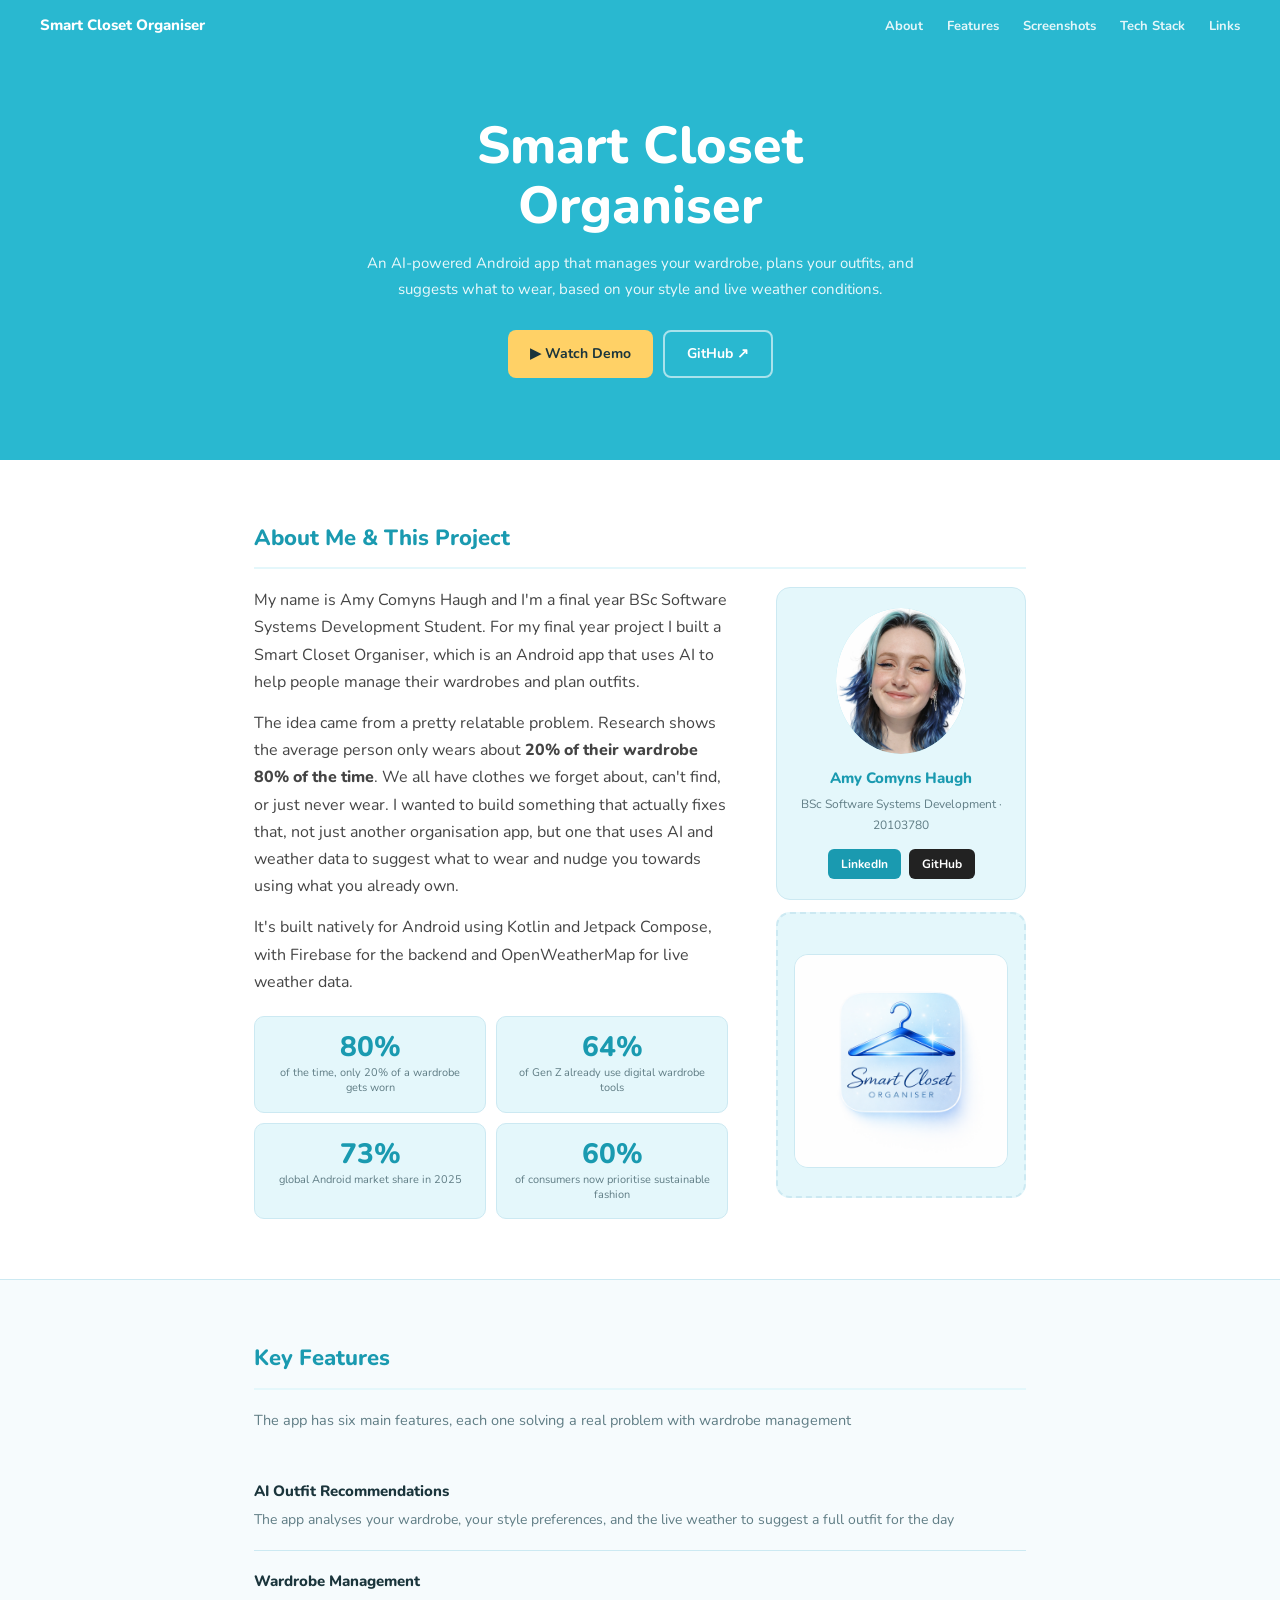
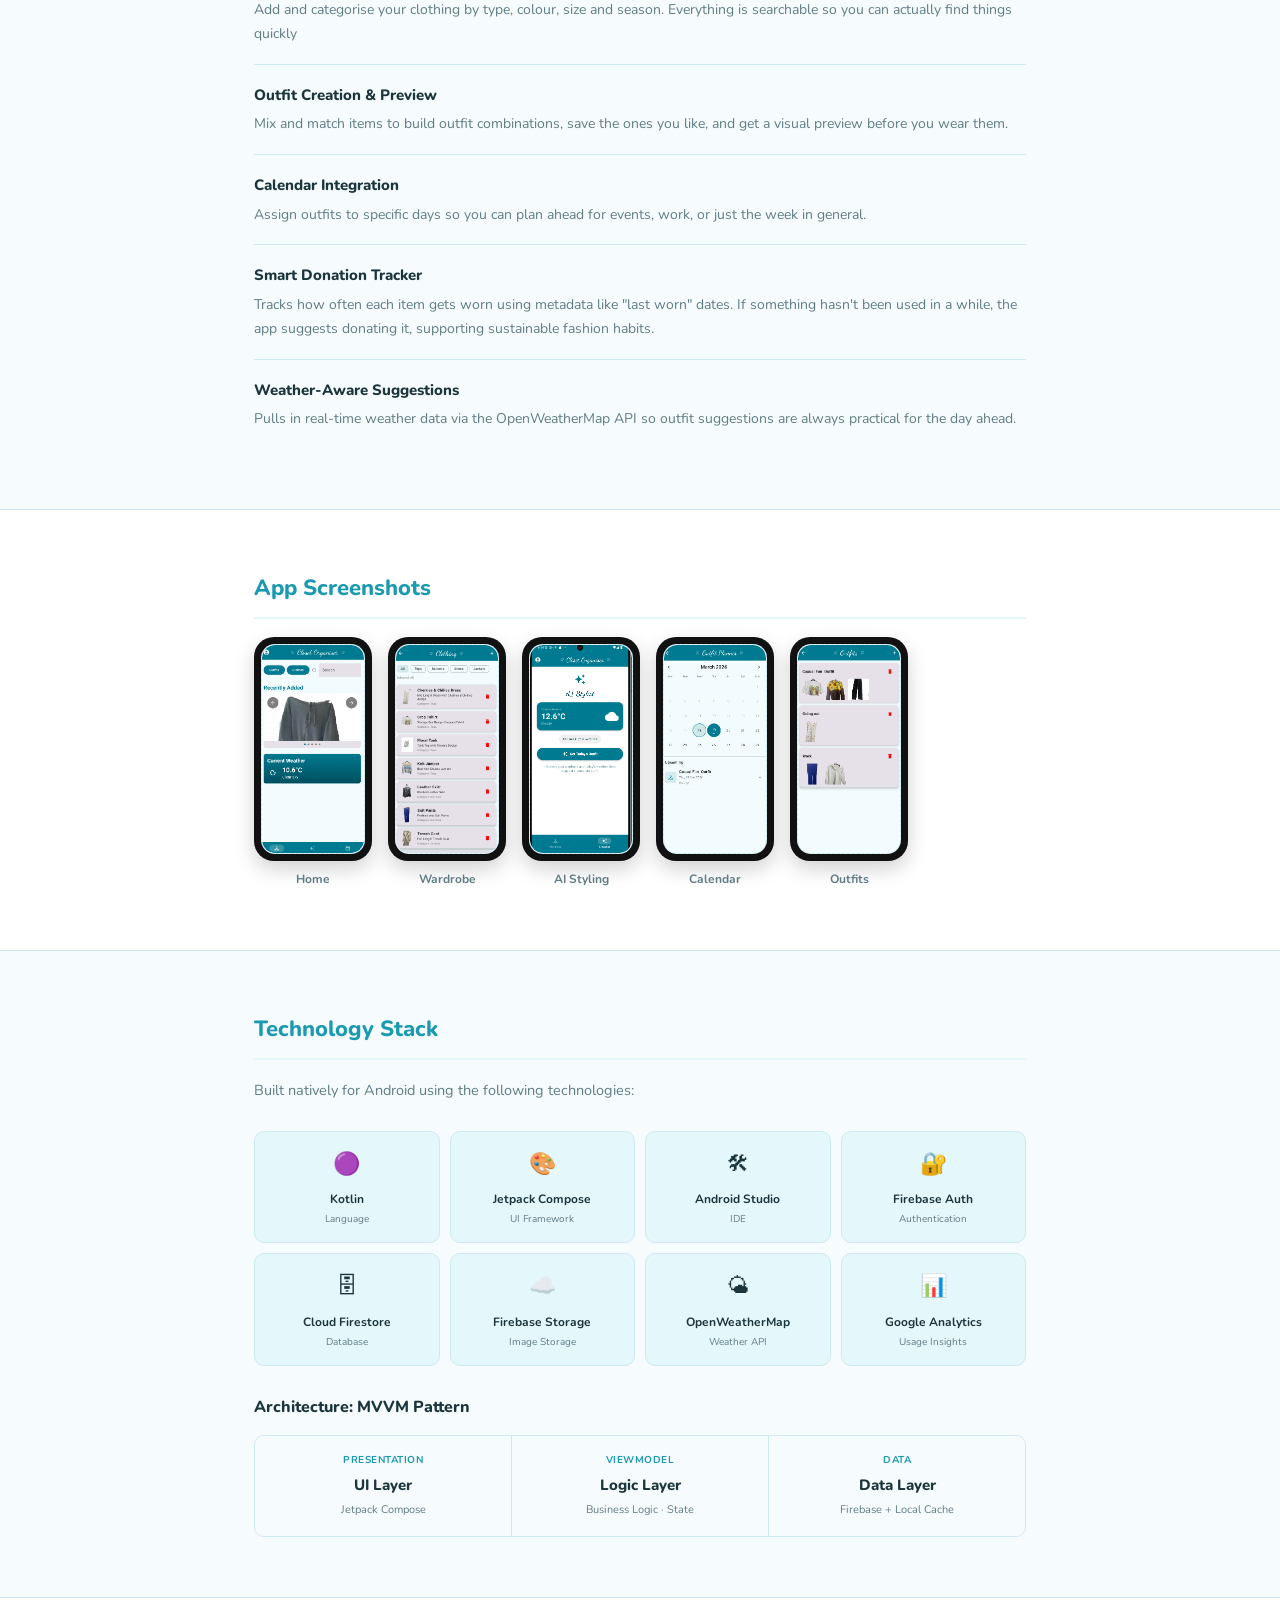
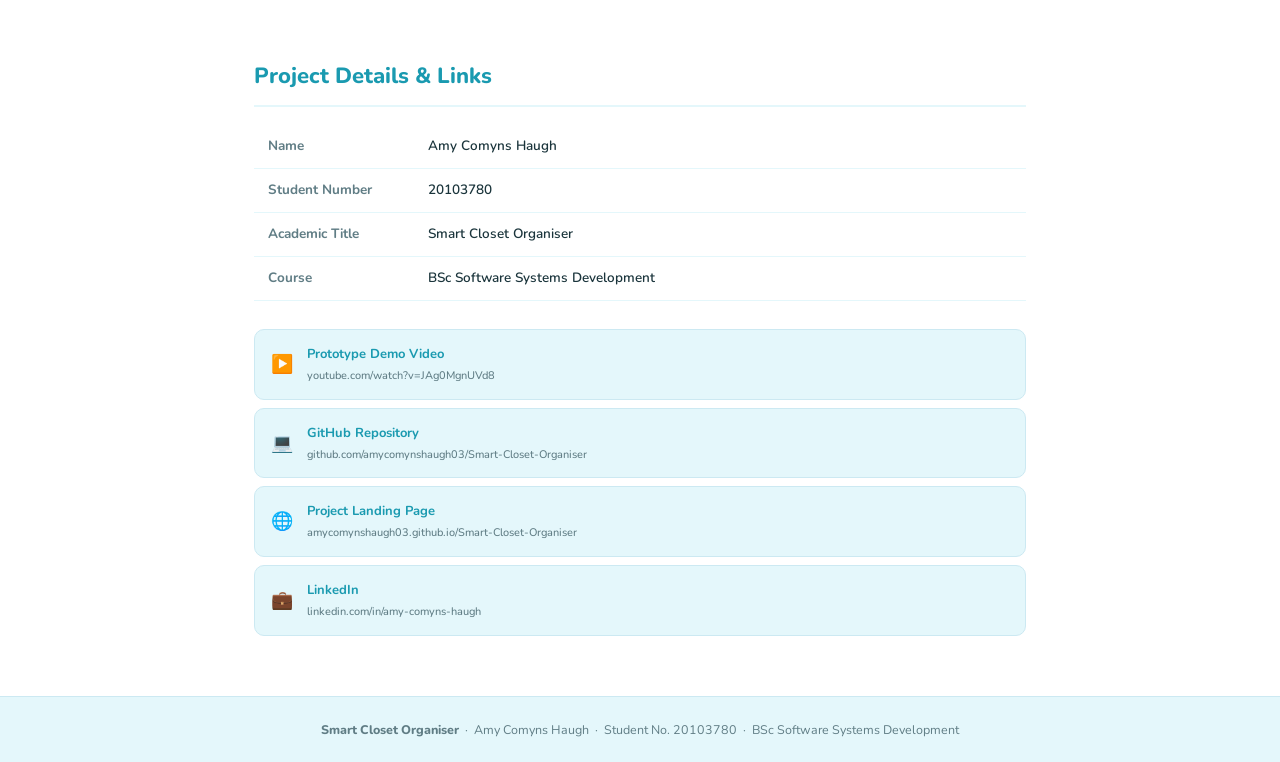
==== index.html @ 0bf23385 "Reuploaded Website files due to linking issue" ====
<!DOCTYPE html>
<html lang="en">
<head>
  <meta charset="UTF-8" />
  <meta name="viewport" content="width=device-width, initial-scale=1.0" />
  <title>Smart Closet Organiser – Amy Comyns Haugh</title>
  <link rel="stylesheet" href="style.css" />
  <link href="https://fonts.googleapis.com/css2?family=Nunito:ital,wght@0,400;0,600;0,700;0,800;1,400&display=swap" rel="stylesheet" />
</head>
<body>


  <nav class="navbar">
    <div class="navbar__logo">Smart Closet Organiser</div>
    <ul class="navbar__links">
      <li><a href="#about">About</a></li>
      <li><a href="#features">Features</a></li>
      <li><a href="#screenshots">Screenshots</a></li>
      <li><a href="#tech">Tech Stack</a></li>
      <li><a href="#links">Links</a></li>
    </ul>
  </nav>

 
  <header class="hero">
    <div class="hero__inner">
      <h1 class="hero__title">Smart Closet Organiser</h1>
      <p class="hero__subtitle">
        An AI-powered Android app that manages your wardrobe, plans your outfits, and suggests what to wear, based on your style and live weather conditions.
      </p>
      <div class="hero__buttons">
        <a href="https://www.youtube.com/watch?v=JAg0MgnUVd8" target="_blank" class="btn btn--primary">▶ Watch Demo</a>
        <a href="https://github.com/amycomynshaugh03/Smart-Closet-Organiser" target="_blank" class="btn btn--outline">GitHub ↗</a>
      </div>
    </div>
  </header>


  <main>

    <section class="section" id="about">
      <div class="container">
        <h2 class="section__title">About Me &amp; This Project</h2>
        <div class="about__grid">

          <div class="about__text">
            <p>My name is Amy Comyns Haugh and I'm a final year BSc Software Systems Development Student. For my final year project I built a Smart Closet Organiser, which is an Android app that uses AI to help people manage their wardrobes and plan outfits.</p>
            <p>The idea came from a pretty relatable problem. Research shows the average person only wears about <strong>20% of their wardrobe 80% of the time</strong>. We all have clothes we forget about, can't find, or just never wear. I wanted to build something that actually fixes that, not just another organisation app, but one that uses AI and weather data to suggest what to wear and nudge you towards using what you already own.</p>
            <p>It's built natively for Android using Kotlin and Jetpack Compose, with Firebase for the backend and OpenWeatherMap for live weather data.</p>

            <div class="stats">
              <div class="stats__card">
                <span class="stats__number">80%</span>
                <span class="stats__label">of the time, only 20% of a wardrobe gets worn</span>
              </div>
              <div class="stats__card">
                <span class="stats__number">64%</span>
                <span class="stats__label">of Gen Z already use digital wardrobe tools</span>
              </div>
              <div class="stats__card">
                <span class="stats__number">73%</span>
                <span class="stats__label">global Android market share in 2025</span>
              </div>
              <div class="stats__card">
                <span class="stats__number">60%</span>
                <span class="stats__label">of consumers now prioritise sustainable fashion</span>
              </div>
            </div>
          </div>

          <aside class="about__sidebar">
            <div class="profile-card">
              <div class="profile-card__img">
                <img src="headshot.png" alt="Amy Comyns Haugh" /> 
              </div>
              <p class="profile-card__name">Amy Comyns Haugh</p>
              <p class="profile-card__sub">BSc Software Systems Development · 20103780</p>
              <div class="profile-card__links">
                <a href="https://www.linkedin.com/in/amy-comyns-haugh" target="https://www.linkedin.com/in/amy-comyns-haugh/" class="profile-card__btn profile-card__btn--linkedin">LinkedIn</a>
                <a href="https://github.com/amycomynshaugh03" target="_blank" class="profile-card__btn profile-card__btn--github">GitHub</a>
              </div>
            </div>

            <div class="graphic-placeholder">
            <img src="Icon.png" alt="App Graphic" class="graphic-img" />
            </div>
          </aside>

        </div>
      </div>
    </section>

   
    <section class="section section--alt" id="features">
      <div class="container">
        <h2 class="section__title">Key Features</h2>
        <p class="section__intro">The app has six main features, each one solving a real problem with wardrobe management</p>

        <ul class="features__list">
          <li class="feature">
            <div class="feature__body">
              <h3>AI Outfit Recommendations</h3>
              <p>The app analyses your wardrobe, your style preferences, and the live weather to suggest a full outfit for the day</p>
            </div>
          </li>
          <li class="feature">
            <div class="feature__body">
              <h3>Wardrobe Management</h3>
              <p>Add and categorise your clothing by type, colour, size and season. Everything is searchable so you can actually find things quickly</p>
            </div>
          </li>
          <li class="feature">
            <div class="feature__body">
              <h3>Outfit Creation &amp; Preview</h3>
              <p>Mix and match items to build outfit combinations, save the ones you like, and get a visual preview before you wear them.</p>
            </div>
          </li>
          <li class="feature">
            <div class="feature__body">
              <h3>Calendar Integration</h3>
              <p>Assign outfits to specific days so you can plan ahead for events, work, or just the week in general.</p>
            </div>
          </li>
          <li class="feature">
            <div class="feature__body">
              <h3>Smart Donation Tracker</h3>
              <p>Tracks how often each item gets worn using metadata like "last worn" dates. If something hasn't been used in a while, the app suggests donating it, supporting sustainable fashion habits.</p>
            </div>
          </li>
          <li class="feature">
            <div class="feature__body">
              <h3>Weather-Aware Suggestions</h3>
              <p>Pulls in real-time weather data via the OpenWeatherMap API so outfit suggestions are always practical for the day ahead.</p>
            </div>
          </li>
        </ul>
      </div>
    </section>

  
    <section class="section" id="screenshots">
      <div class="container">
        <h2 class="section__title">App Screenshots</h2>
        
        <div class="screenshots__row">
          <figure class="screenshot">
            <div class="screenshot__phone">
              <div class="screenshot__screen">
                <img src="Screenshot%202026-03-18%20211858.png" alt="Home Screen" />
              </div>
            </div>
            <figcaption>Home</figcaption>
          </figure>

          <figure class="screenshot">
            <div class="screenshot__phone">
              <div class="screenshot__screen">
              <img src="Screenshot%202026-03-18%20212010.png" alt="Wardrobe Screen" /> 
              </div>
            </div>
            <figcaption>Wardrobe</figcaption>
          </figure>

          <figure class="screenshot">
            <div class="screenshot__phone">
              <div class="screenshot__screen">
               <img src="Screenshot%202026-03-17%20181449.png" alt="AI Styling Screen" />
              </div>
            </div>
            <figcaption>AI Styling</figcaption>
          </figure>

          <figure class="screenshot">
            <div class="screenshot__phone">
              <div class="screenshot__screen">
              <img src="Screenshot%202026-03-18%20212507.png" alt="Calendar Screen" /> 
              </div>
            </div>
            <figcaption>Calendar</figcaption>
          </figure>

          <figure class="screenshot">
            <div class="screenshot__phone">
              <div class="screenshot__screen">
             <img src="Screenshot%202026-03-18%20212446.png" alt="Outfit Screen" />
              </div>
            </div>
            <figcaption>Outfits</figcaption>
          </figure>
        </div>
      </div>
    </section>

  
    <section class="section section--alt" id="tech">
      <div class="container">
        <h2 class="section__title">Technology Stack</h2>
        <p class="section__intro">Built natively for Android using the following technologies:</p>

        <div class="tech__grid">
          <div class="tech-card">
            <span class="tech-card__icon">🟣</span>
            <p class="tech-card__name">Kotlin</p>
            <p class="tech-card__role">Language</p>
          </div>
          <div class="tech-card">
            <span class="tech-card__icon">🎨</span>
            <p class="tech-card__name">Jetpack Compose</p>
            <p class="tech-card__role">UI Framework</p>
          </div>
          <div class="tech-card">
            <span class="tech-card__icon">🛠</span>
            <p class="tech-card__name">Android Studio</p>
            <p class="tech-card__role">IDE</p>
          </div>
          <div class="tech-card">
            <span class="tech-card__icon">🔐</span>
            <p class="tech-card__name">Firebase Auth</p>
            <p class="tech-card__role">Authentication</p>
          </div>
          <div class="tech-card">
            <span class="tech-card__icon">🗄</span>
            <p class="tech-card__name">Cloud Firestore</p>
            <p class="tech-card__role">Database</p>
          </div>
          <div class="tech-card">
            <span class="tech-card__icon">☁️</span>
            <p class="tech-card__name">Firebase Storage</p>
            <p class="tech-card__role">Image Storage</p>
          </div>
          <div class="tech-card">
            <span class="tech-card__icon">🌤</span>
            <p class="tech-card__name">OpenWeatherMap</p>
            <p class="tech-card__role">Weather API</p>
          </div>
          <div class="tech-card">
            <span class="tech-card__icon">📊</span>
            <p class="tech-card__name">Google Analytics</p>
            <p class="tech-card__role">Usage Insights</p>
          </div>
        </div>

        <h3 class="subsection__title">Architecture: MVVM Pattern</h3>
        <div class="arch">
          <div class="arch__block">
            <p class="arch__tag">Presentation</p>
            <p class="arch__name">UI Layer</p>
            <p class="arch__sub">Jetpack Compose</p>
          </div>
          <div class="arch__block">
            <p class="arch__tag">ViewModel</p>
            <p class="arch__name">Logic Layer</p>
            <p class="arch__sub">Business Logic · State</p>
          </div>
          <div class="arch__block">
            <p class="arch__tag">Data</p>
            <p class="arch__name">Data Layer</p>
            <p class="arch__sub">Firebase + Local Cache</p>
          </div>
        </div>
      </div>
    </section>

    <section class="section" id="links">
      <div class="container">
        <h2 class="section__title">Project Details &amp; Links</h2>

        <table class="details-table">
          <tbody>
            <tr><th>Name</th><td>Amy Comyns Haugh</td></tr>
            <tr><th>Student Number</th><td>20103780</td></tr>
            <tr><th>Academic Title</th><td>Smart Closet Organiser</td></tr>
            <tr><th>Course</th><td>BSc Software Systems Development</td></tr>
          </tbody>
        </table>

        <ul class="project-links">
          <li>
            <a href="https://www.youtube.com/watch?v=JAg0MgnUVd8" target="_blank" class="project-link">
              <span class="project-link__icon">▶️</span>
              <div>
                <span class="project-link__name">Prototype Demo Video</span>
                <span class="project-link__url">youtube.com/watch?v=JAg0MgnUVd8</span>
              </div>
            </a>
          </li>
          <li>
            <a href="https://github.com/amycomynshaugh03/Smart-Closet-Organiser" target="_blank" class="project-link">
              <span class="project-link__icon">💻</span>
              <div>
                <span class="project-link__name">GitHub Repository</span>
                <span class="project-link__url">github.com/amycomynshaugh03/Smart-Closet-Organiser</span>
              </div>
            </a>
          </li>
          <li>
            <a href="https://amycomynshaugh03.github.io/Smart-Closet-Organiser" target="_blank" class="project-link">
              <span class="project-link__icon">🌐</span>
              <div>
                <span class="project-link__name">Project Landing Page</span>
                <span class="project-link__url">amycomynshaugh03.github.io/Smart-Closet-Organiser</span>
              </div>
            </a>
          </li>
          <li>
            <a href="https://www.linkedin.com/in/amy-comyns-haugh" target="_blank" class="project-link">
              <span class="project-link__icon">💼</span>
              <div>
                <span class="project-link__name">LinkedIn</span>
                <span class="project-link__url">linkedin.com/in/amy-comyns-haugh</span>
              </div>
            </a>
          </li>
        </ul>
      </div>
    </section>

  </main>

 
  <footer class="footer">
    <p><strong>Smart Closet Organiser</strong> &nbsp;·&nbsp; Amy Comyns Haugh &nbsp;·&nbsp; Student No. 20103780 &nbsp;·&nbsp; BSc Software Systems Development</p>
  </footer>

  <script src="main.js"></script>

</body>
</html>
---- style.css ----
:root {
  --blue:        #29B8D0;
  --blue-dark:   #1A9AB0;
  --blue-light:  #E4F7FB;
  --blue-mid:    #C0EDF5;
  --yellow:      #FFD166;
  --white:       #ffffff;
  --bg:          #F6FBFD;
  --text:        #1B353C;
  --text-muted:  #607D85;
  --border:      #CCE9F2;
}




*, *::before, *::after {
  box-sizing: border-box;
  margin: 0;
  padding: 0;
}

html { scroll-behavior: smooth; }

body {
  font-family: 'Nunito', sans-serif;
  font-size: 16px;
  line-height: 1.7;
  background: var(--white);
  color: var(--text);
}

a { color: var(--blue-dark); text-decoration: none; }
a:hover { text-decoration: underline; }
ul { list-style: none; }
img { max-width: 100%; display: block; }
strong { font-weight: 800; }

code {
  font-size: 12px;
  background: var(--blue-light);
  padding: 2px 6px;
  border-radius: 5px;
  color: var(--blue-dark);
}




.container {
  max-width: 820px;
  margin: 0 auto;
  padding: 0 24px;
}




.btn {
  display: inline-flex;
  align-items: center;
  gap: 7px;
  padding: 10px 22px;
  border-radius: 8px;
  font-family: 'Nunito', sans-serif;
  font-size: 14px;
  font-weight: 700;
  cursor: pointer;
  transition: opacity 0.15s, transform 0.15s;
}

.btn:hover { opacity: 0.88; transform: translateY(-1px); text-decoration: none; }
.btn--primary  { background: var(--yellow); color: var(--text); }
.btn--outline  { border: 2px solid rgba(255,255,255,0.6); color: var(--white); }



.navbar {
  position: sticky;
  top: 0;
  z-index: 50;
  height: 52px;
  padding: 0 40px;
  display: flex;
  align-items: center;
  justify-content: space-between;
  background: var(--blue);
}

.navbar__logo { color: var(--white); font-weight: 800; font-size: 15px; }

.navbar__links { display: flex; gap: 24px; }

.navbar__links a {
  color: rgba(255,255,255,0.88);
  font-size: 13px;
  font-weight: 700;
}

.navbar__links a:hover,
.navbar__links a.active {
  color: var(--white);
  text-decoration: none;
  border-bottom: 2px solid var(--white);
  padding-bottom: 2px;
}




.hero {
  background: var(--blue);
  color: var(--white);
  padding: 64px 24px;
  text-align: center;
}

.hero__inner { max-width: 580px; margin: 0 auto; }

.hero__title {
  font-size: clamp(28px, 5.5vw, 52px);
  font-weight: 800;
  line-height: 1.15;
  margin-bottom: 14px;
}

.hero__subtitle {
  font-size: 15px;
  color: rgba(255,255,255,0.9);
  line-height: 1.75;
  margin-bottom: 28px;
}

.hero__buttons {
  display: flex;
  gap: 10px;
  justify-content: center;
  flex-wrap: wrap;
  margin-bottom: 18px;
}

.hero__meta { font-size: 13px; color: rgba(255,255,255,0.72); font-weight: 600; }




.section { padding: 60px 0; border-bottom: 1px solid var(--border); }
.section--alt { background: var(--bg); }
.section:last-of-type { border-bottom: none; }

.section__title {
  font-size: 22px;
  font-weight: 800;
  color: var(--blue-dark);
  margin-bottom: 18px;
  padding-bottom: 10px;
  border-bottom: 2px solid var(--blue-light);
}

.section__intro { font-size: 14.5px; color: var(--text-muted); margin-bottom: 28px; max-width: 600px; }

.subsection__title { font-size: 16px; font-weight: 800; color: var(--text); margin: 28px 0 14px; }




.about__grid {
  display: grid;
  grid-template-columns: 1fr 250px;
  gap: 48px;
  align-items: start;
}

.about__text p { color: #444; margin-bottom: 14px; }
.about__text p:last-child { margin-bottom: 0; }




.stats {
  display: grid;
  grid-template-columns: 1fr 1fr;
  gap: 10px;
  margin-top: 20px;
}

.stats__card {
  background: var(--blue-light);
  border: 1px solid var(--border);
  border-radius: 10px;
  padding: 16px;
  text-align: center;
}

.stats__number { display: block; font-size: 28px; font-weight: 800; color: var(--blue-dark); line-height: 1; }
.stats__label  { display: block; font-size: 11px; color: var(--text-muted); margin-top: 4px; line-height: 1.4; }




.profile-card {
  background: var(--blue-light);
  border: 1px solid var(--border);
  border-radius: 14px;
  padding: 20px;
  text-align: center;
}

.profile-card__img {
  width: 130px;
  height: 130;
  border-radius: 50%;
  background: var(--blue-mid);
  margin: 0 auto 12px;
  display: flex;
  align-items: center;
  justify-content: center;
  font-size: 0;        
  overflow: hidden;
}

.profile-card__img img {
  width: 100%;
  height: 100%;
  object-fit: cover;
  border-radius: 50%;
  object-position: center 20%;
}
.profile-card__name { font-weight: 800; font-size: 15px; color: var(--blue-dark); }
.profile-card__sub  { font-size: 12px; color: var(--text-muted); margin-top: 3px; }

.profile-card__links { display: flex; justify-content: center; gap: 8px; margin-top: 14px; }

.profile-card__btn {
  font-size: 12px; font-weight: 700; color: var(--white);
  padding: 5px 13px; border-radius: 6px; transition: opacity 0.15s;
}
.profile-card__btn:hover { opacity: 0.85; text-decoration: none; }
.profile-card__btn--linkedin { background: var(--blue-dark); }
.profile-card__btn--github   { background: #222; }


/* ── GRAPHIC PLACEHOLDER ── */

.graphic-placeholder {
  margin-top: 12px;
  background: var(--blue-light);
  border: 2px dashed var(--border);
  border-radius: 14px;
  padding: 28px 16px;
  text-align: center;
  color: var(--text-muted);
  font-size: 13px;
  line-height: 1.6;
}

.graphic-placeholder__emoji { display: block; font-size: 38px; margin-bottom: 8px; }

.graphic-img {
  width: 100%; border-radius: 14px;
  border: 1px solid var(--border); margin-top: 12px;
}



.features__list { display: flex; flex-direction: column; }

.feature {
  display: flex; gap: 16px; align-items: flex-start;
  padding: 18px 0; border-bottom: 1px solid var(--border);
}
.feature:last-child { border-bottom: none; }

.feature__icon { font-size: 22px; flex-shrink: 0; margin-top: 2px; }
.feature__body h3 { font-size: 15px; font-weight: 800; color: var(--text); margin-bottom: 4px; }
.feature__body p  { font-size: 14px; color: var(--text-muted); }




.screenshots__row { display: flex; gap: 16px; flex-wrap: wrap; }

.screenshot { display: flex; flex-direction: column; align-items: center; gap: 8px; }

.screenshot__phone {
  width: 118px; background: #111;
  border-radius: 20px; padding: 7px;
  box-shadow: 0 8px 20px rgba(0,0,0,0.18);
}

.screenshot__screen {
  background: var(--blue-light);
  border-radius: 14px; height: 210px;
  display: flex; flex-direction: column;
  align-items: center; justify-content: center;
  gap: 6px; border: 1.5px dashed var(--border);
  overflow: hidden; font-size: 26px;
}

.screenshot__screen img { width: 100%; height: 100%; object-fit: cover; border-radius: 13px; }
.screenshot__screen small { font-size: 9px; color: #aaa; font-weight: 600; }
.screenshot figcaption { font-size: 12px; font-weight: 700; color: var(--text-muted); }




.tech__grid {
  display: grid; grid-template-columns: repeat(4, 1fr); gap: 10px;
}

.tech-card {
  background: var(--blue-light);
  border: 1px solid var(--border);
  border-radius: 10px; padding: 14px 10px;
  text-align: center; transition: transform 0.15s;
}
.tech-card:hover { transform: translateY(-2px); }
.tech-card__icon { display: block; font-size: 22px; margin-bottom: 6px; }
.tech-card__name { font-size: 12px; font-weight: 700; color: var(--text); }
.tech-card__role { font-size: 10px; color: var(--text-muted); margin-top: 2px; }




.arch {
  display: flex; align-items: center;
  border: 1px solid var(--border); border-radius: 10px; overflow: hidden;
}

.arch__block {
  flex: 1; padding: 16px; text-align: center;
  background: var(--bg); border-right: 1px solid var(--border);
}
.arch__block:last-child { border-right: none; }
.arch__tag  { font-size: 10px; font-weight: 700; color: var(--blue-dark); text-transform: uppercase; letter-spacing: 0.5px; margin-bottom: 4px; }
.arch__name { font-size: 15px; font-weight: 800; color: var(--text); }
.arch__sub  { font-size: 11px; color: var(--text-muted); margin-top: 2px; }
.arch__arrow { padding: 0 10px; color: var(--border); font-size: 20px; flex-shrink: 0; }


.details-table { width: 100%; border-collapse: collapse; margin-bottom: 28px; }

.details-table th,
.details-table td {
  padding: 10px 14px; font-size: 13.5px;
  border-bottom: 1px solid var(--blue-light); text-align: left;
}
.details-table th { color: var(--text-muted); font-weight: 700; width: 160px; }
.details-table td { color: var(--text); font-weight: 600; }




.project-links { display: flex; flex-direction: column; gap: 8px; }

.project-link {
  display: flex; align-items: center; gap: 14px;
  background: var(--blue-light); border: 1px solid var(--border);
  border-radius: 10px; padding: 13px 16px;
  transition: background 0.15s, transform 0.15s;
}
.project-link:hover { background: var(--blue-mid); transform: translateX(3px); text-decoration: none; }

.project-link__icon { font-size: 18px; flex-shrink: 0; }
.project-link__name { display: block; font-size: 13px; font-weight: 700; color: var(--blue-dark); }
.project-link__url  { display: block; font-size: 11px; color: var(--text-muted); margin-top: 2px; font-weight: 500; }



.footer {
  background: var(--blue-light);
  border-top: 1px solid var(--border);
  text-align: center; padding: 22px;
  font-size: 12.5px; color: var(--text-muted);
}


.fade-in { opacity: 0; transform: translateY(14px); transition: opacity 0.4s ease, transform 0.4s ease; }
.fade-in.visible { opacity: 1; transform: translateY(0); }



@media (max-width: 700px) {
  .navbar { padding: 0 16px; }
  .navbar__links { display: none; }
  .about__grid { grid-template-columns: 1fr; }
  .tech__grid { grid-template-columns: repeat(2, 1fr); }
  .arch { flex-direction: column; }
  .arch__block { border-right: none; border-bottom: 1px solid var(--border); }
  .arch__block:last-child { border-bottom: none; }
}

@media (max-width: 480px) {
  .stats { grid-template-columns: 1fr; }
  .screenshots__row { justify-content: center; }
}
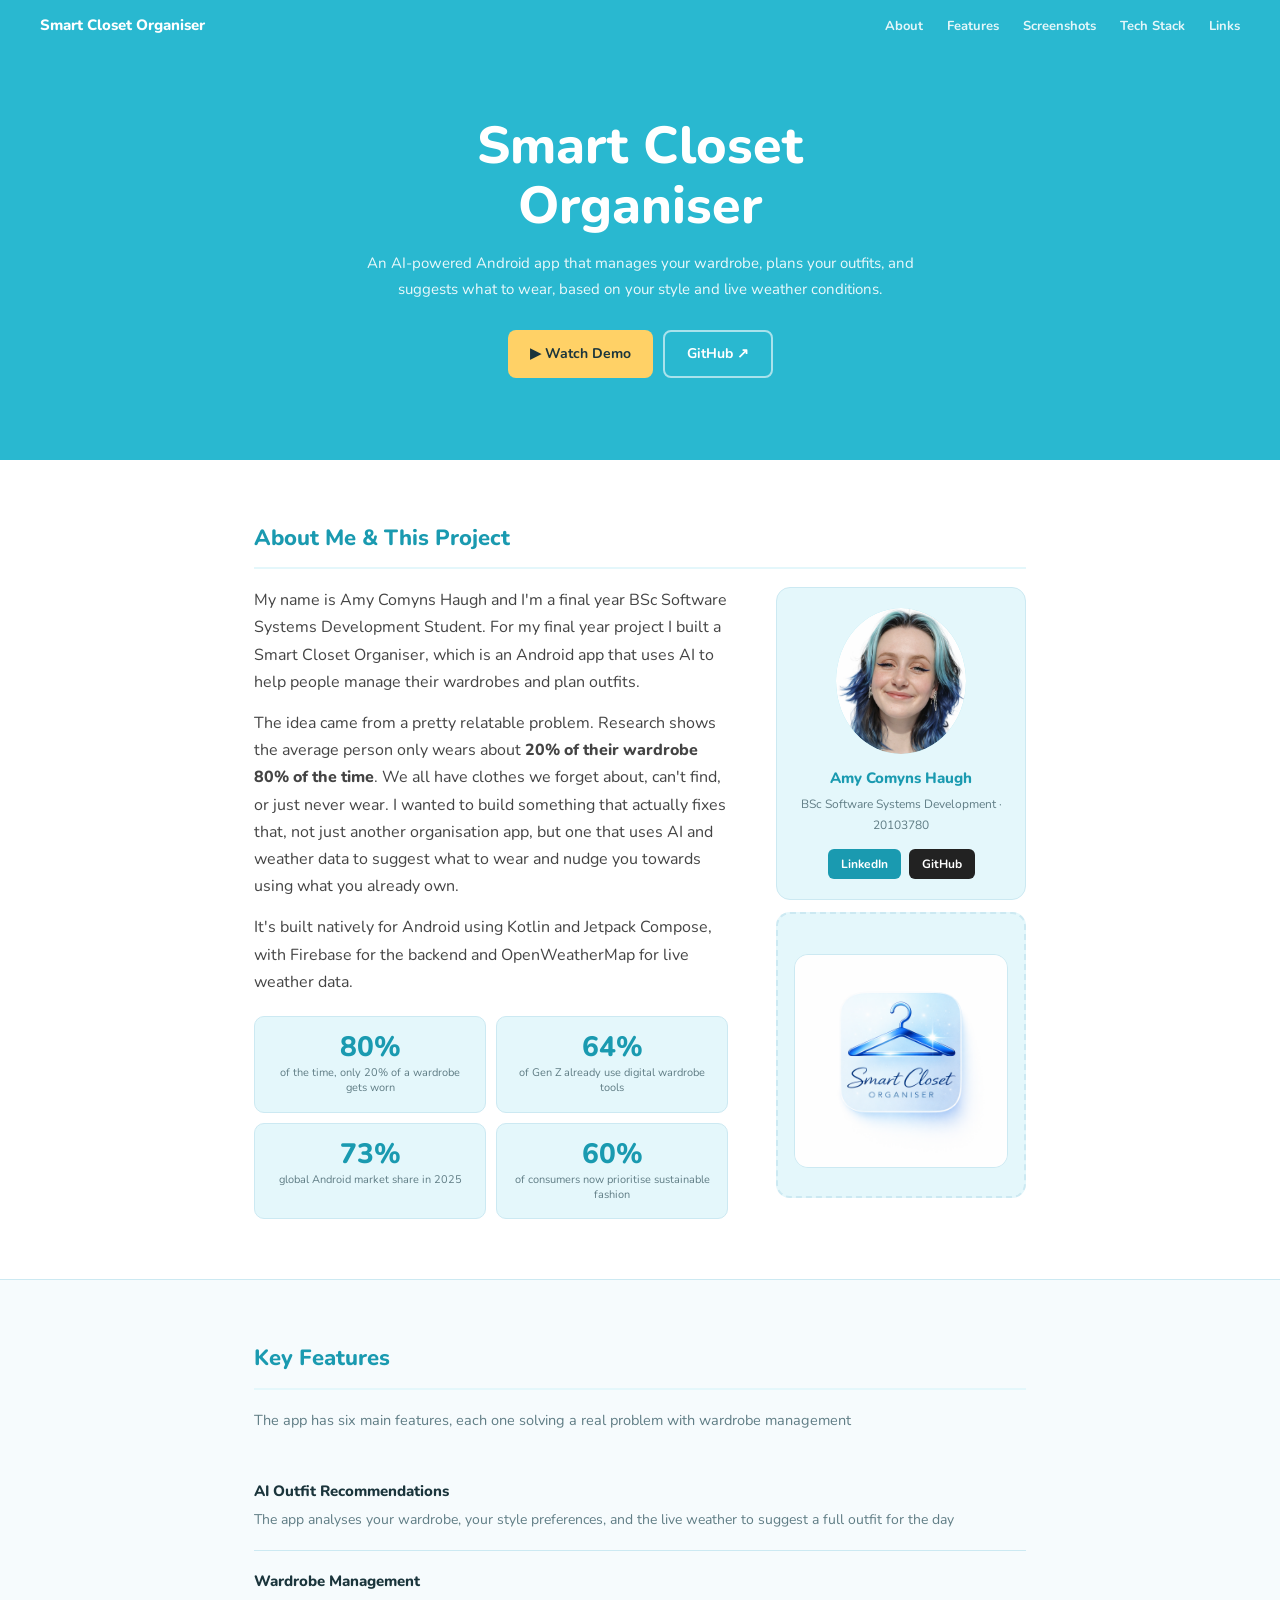
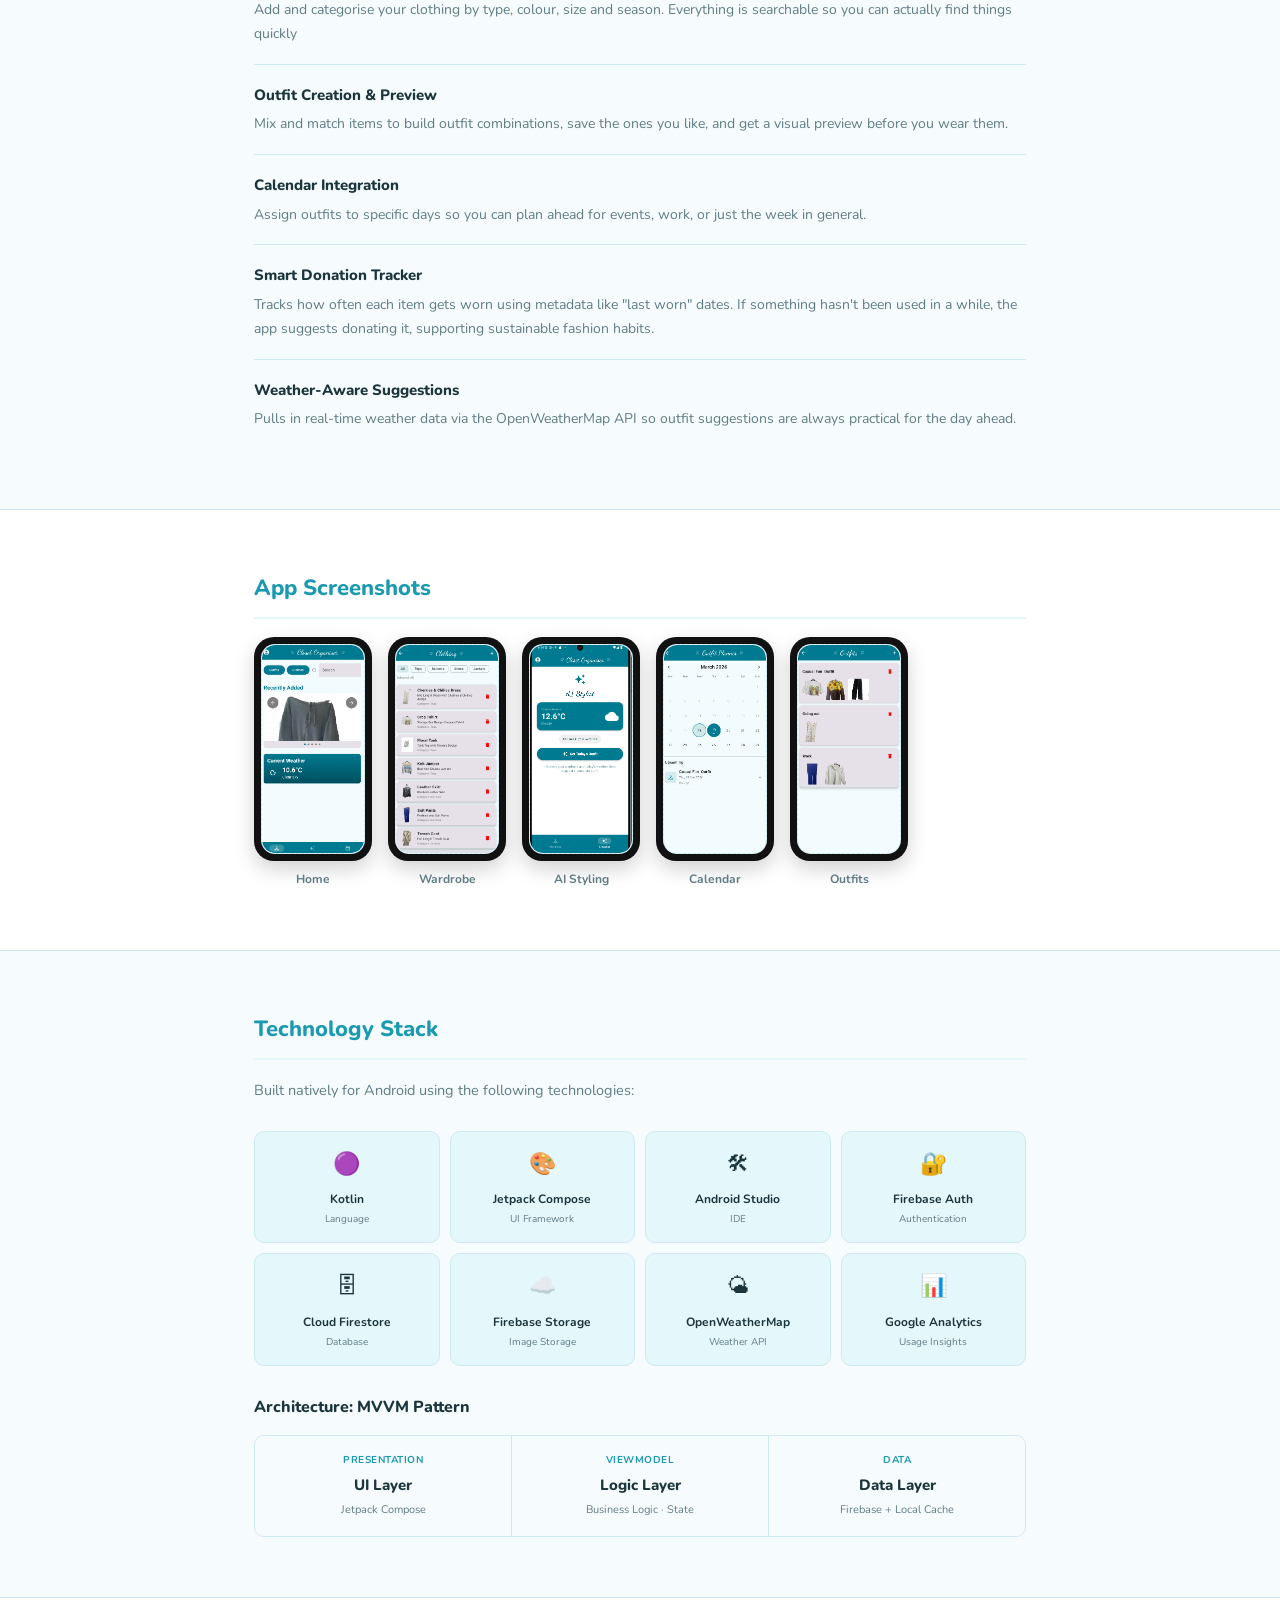
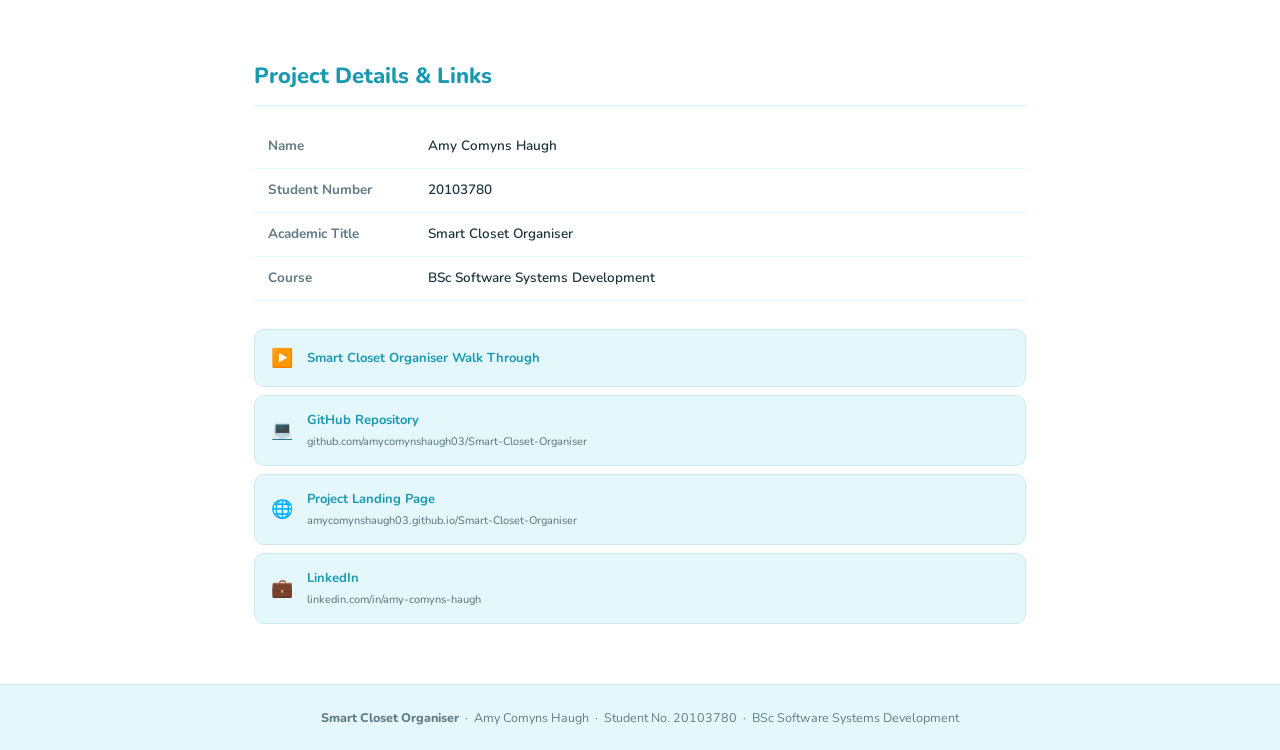
==== commit 496c7062: "Update project demo video link and name Updated the project link to point to the new video URL and c" ====
--- a/index.html
+++ b/index.html
@@ -29,7 +29,7 @@
         An AI-powered Android app that manages your wardrobe, plans your outfits, and suggests what to wear, based on your style and live weather conditions.
       </p>
       <div class="hero__buttons">
-        <a href="https://www.youtube.com/watch?v=JAg0MgnUVd8" target="_blank" class="btn btn--primary">▶ Watch Demo</a>
+        <a href="https://youtu.be/wPRuiJHzMQk?si=gnGNYiimh60A9-8u" target="_blank" class="btn btn--primary">▶ Watch Demo</a>
         <a href="https://github.com/amycomynshaugh03/Smart-Closet-Organiser" target="_blank" class="btn btn--outline">GitHub ↗</a>
       </div>
     </div>
@@ -276,11 +276,10 @@
 
         <ul class="project-links">
           <li>
-            <a href="https://www.youtube.com/watch?v=JAg0MgnUVd8" target="_blank" class="project-link">
+            <a href="https://youtu.be/wPRuiJHzMQk?si=gnGNYiimh60A9-8u" target="_blank" class="project-link">
               <span class="project-link__icon">▶️</span>
               <div>
-                <span class="project-link__name">Prototype Demo Video</span>
-                <span class="project-link__url">youtube.com/watch?v=JAg0MgnUVd8</span>
+                <span class="project-link__name">Smart Closet Organiser Walk Through</span>
               </div>
             </a>
           </li>
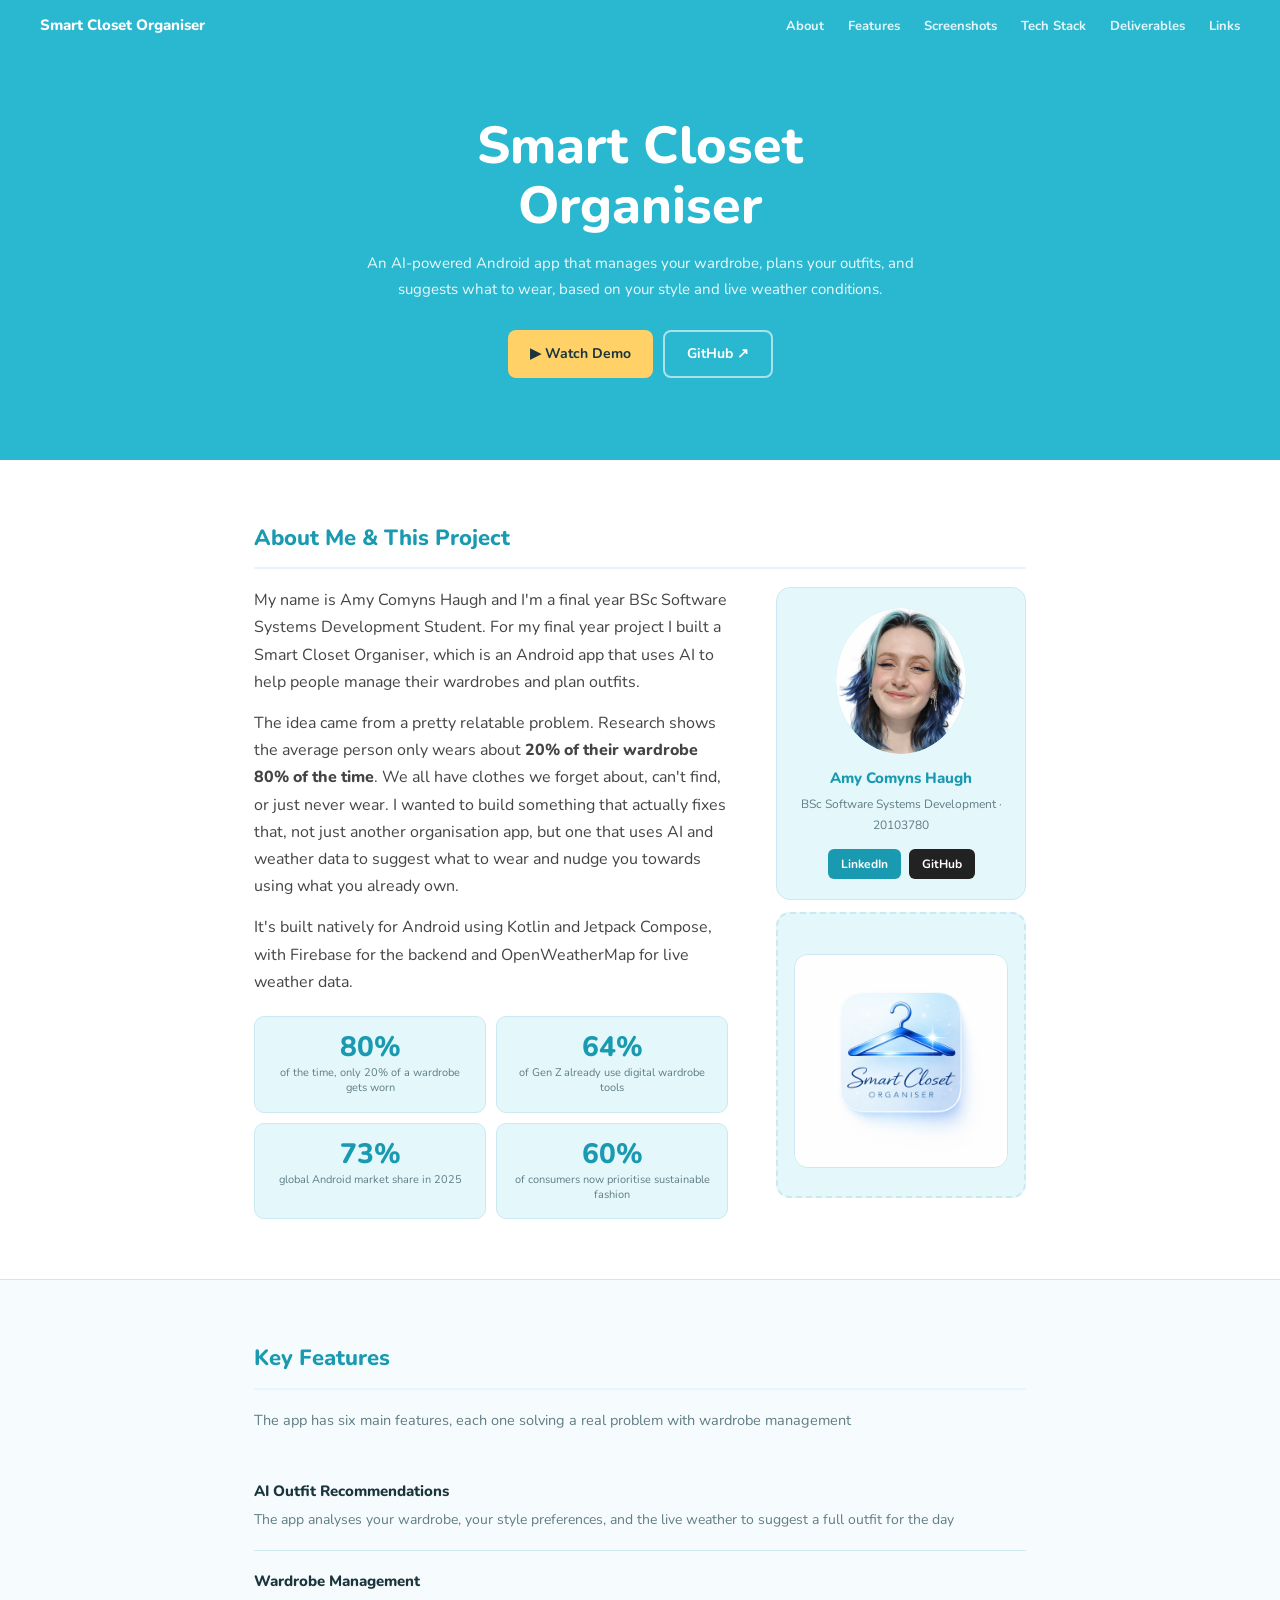
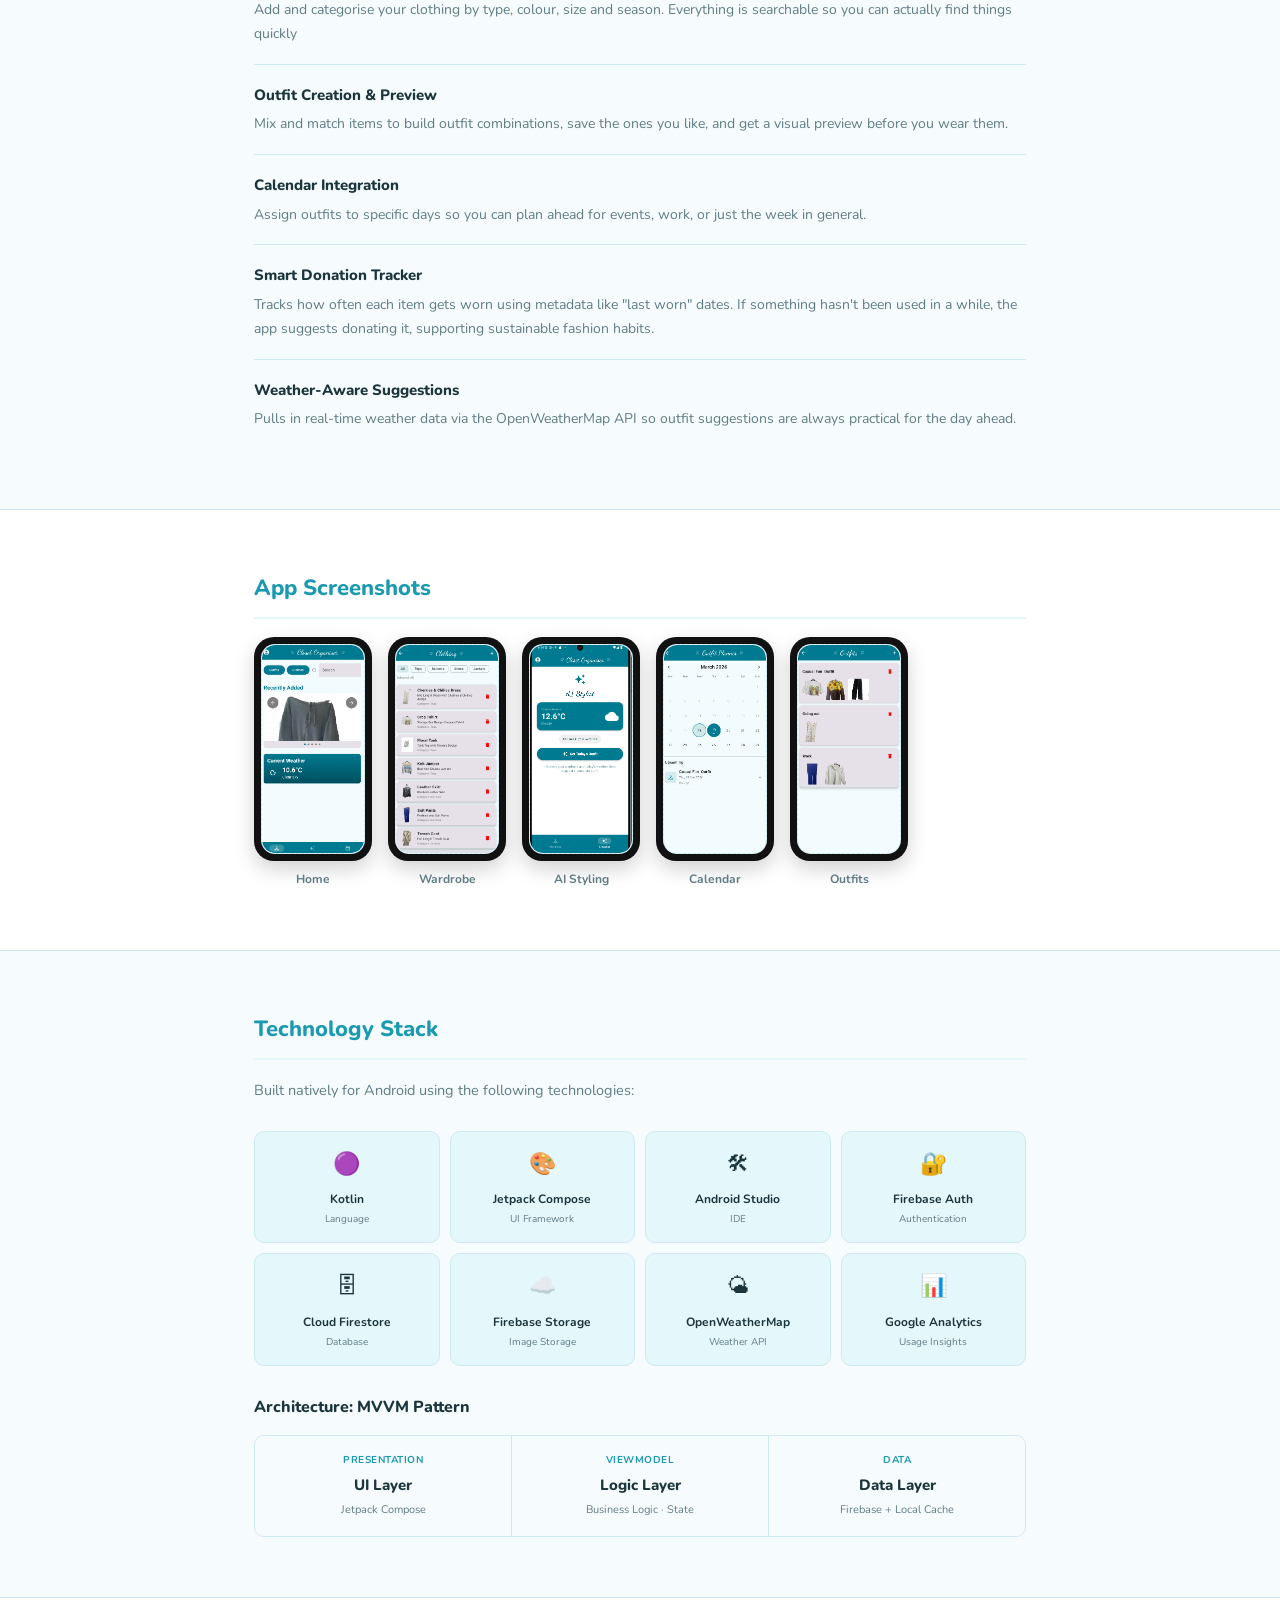
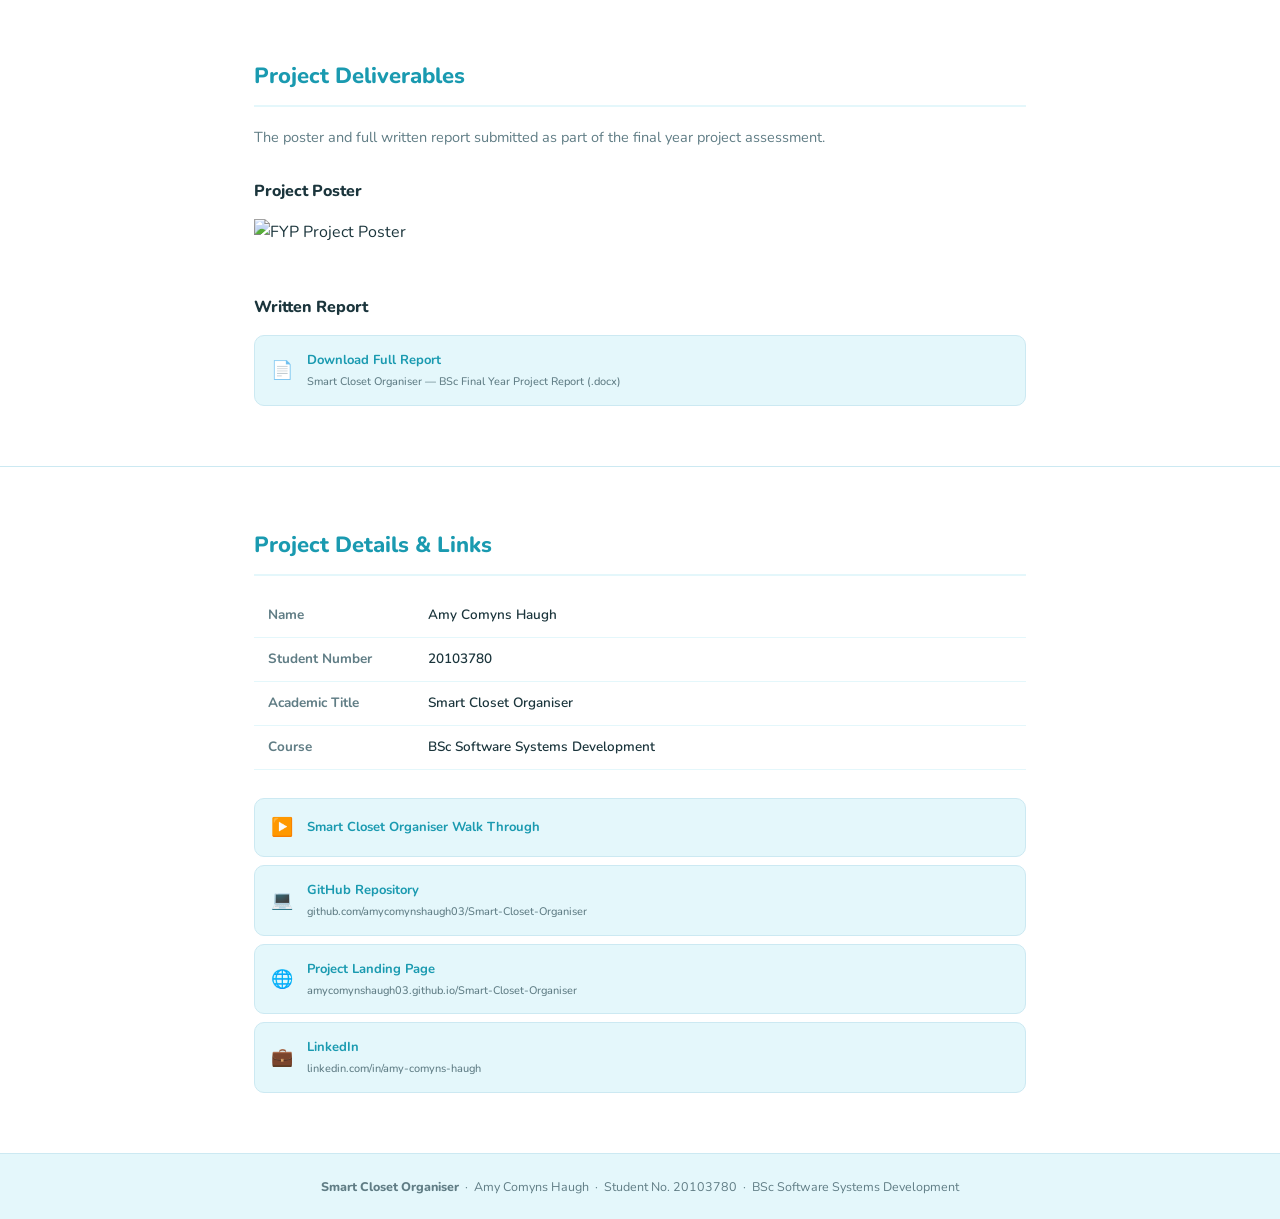
==== commit d3d9efb7: "Add project deliverables Github Pages  index.html Added a new section for project deliverables inclu" ====
--- a/index.html
+++ b/index.html
@@ -17,6 +17,7 @@
       <li><a href="#features">Features</a></li>
       <li><a href="#screenshots">Screenshots</a></li>
       <li><a href="#tech">Tech Stack</a></li>
+      <li><a href="#deliverables">Deliverables</a></li>
       <li><a href="#links">Links</a></li>
     </ul>
   </nav>
@@ -261,6 +262,31 @@
       </div>
     </section>
 
+    <section class="section" id="deliverables">
+  <div class="container">
+    <h2 class="section__title">Project Deliverables</h2>
+    <p class="section__intro">The poster and full written report submitted as part of the final year project assessment.</p>
+
+    <h3 class="subsection__title">Project Poster</h3>
+    <div class="deliverable-poster">
+      <img src="FYP Poster.png" alt="FYP Project Poster" />
+    </div>
+
+    <h3 class="subsection__title" style="margin-top: 3rem;">Written Report</h3>
+    <ul class="project-links">
+      <li>
+        <a href="report.docx" download class="project-link">
+          <span class="project-link__icon">📄</span>
+          <div>
+            <span class="project-link__name">Download Full Report</span>
+            <span class="project-link__url">Smart Closet Organiser — BSc Final Year Project Report (.docx)</span>
+          </div>
+        </a>
+      </li>
+    </ul>
+  </div>
+</section>
+
     <section class="section" id="links">
       <div class="container">
         <h2 class="section__title">Project Details &amp; Links</h2>
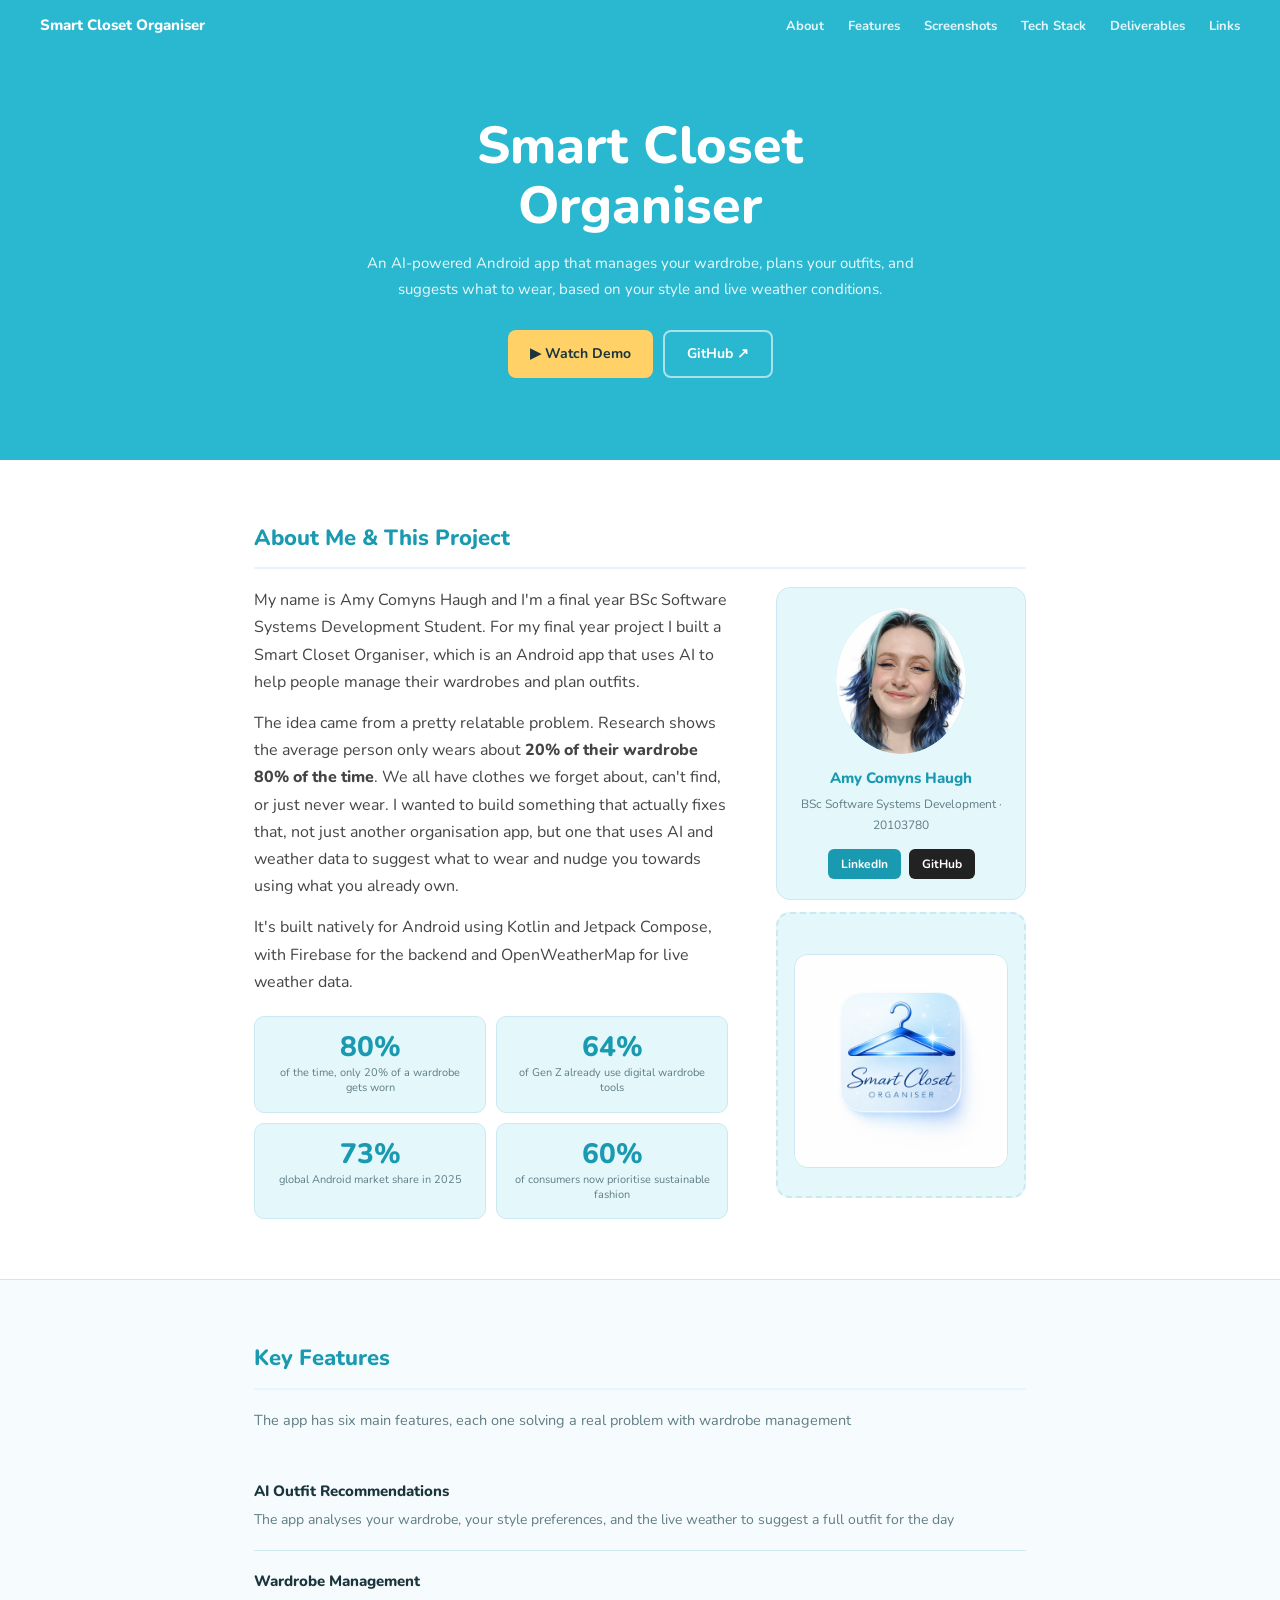
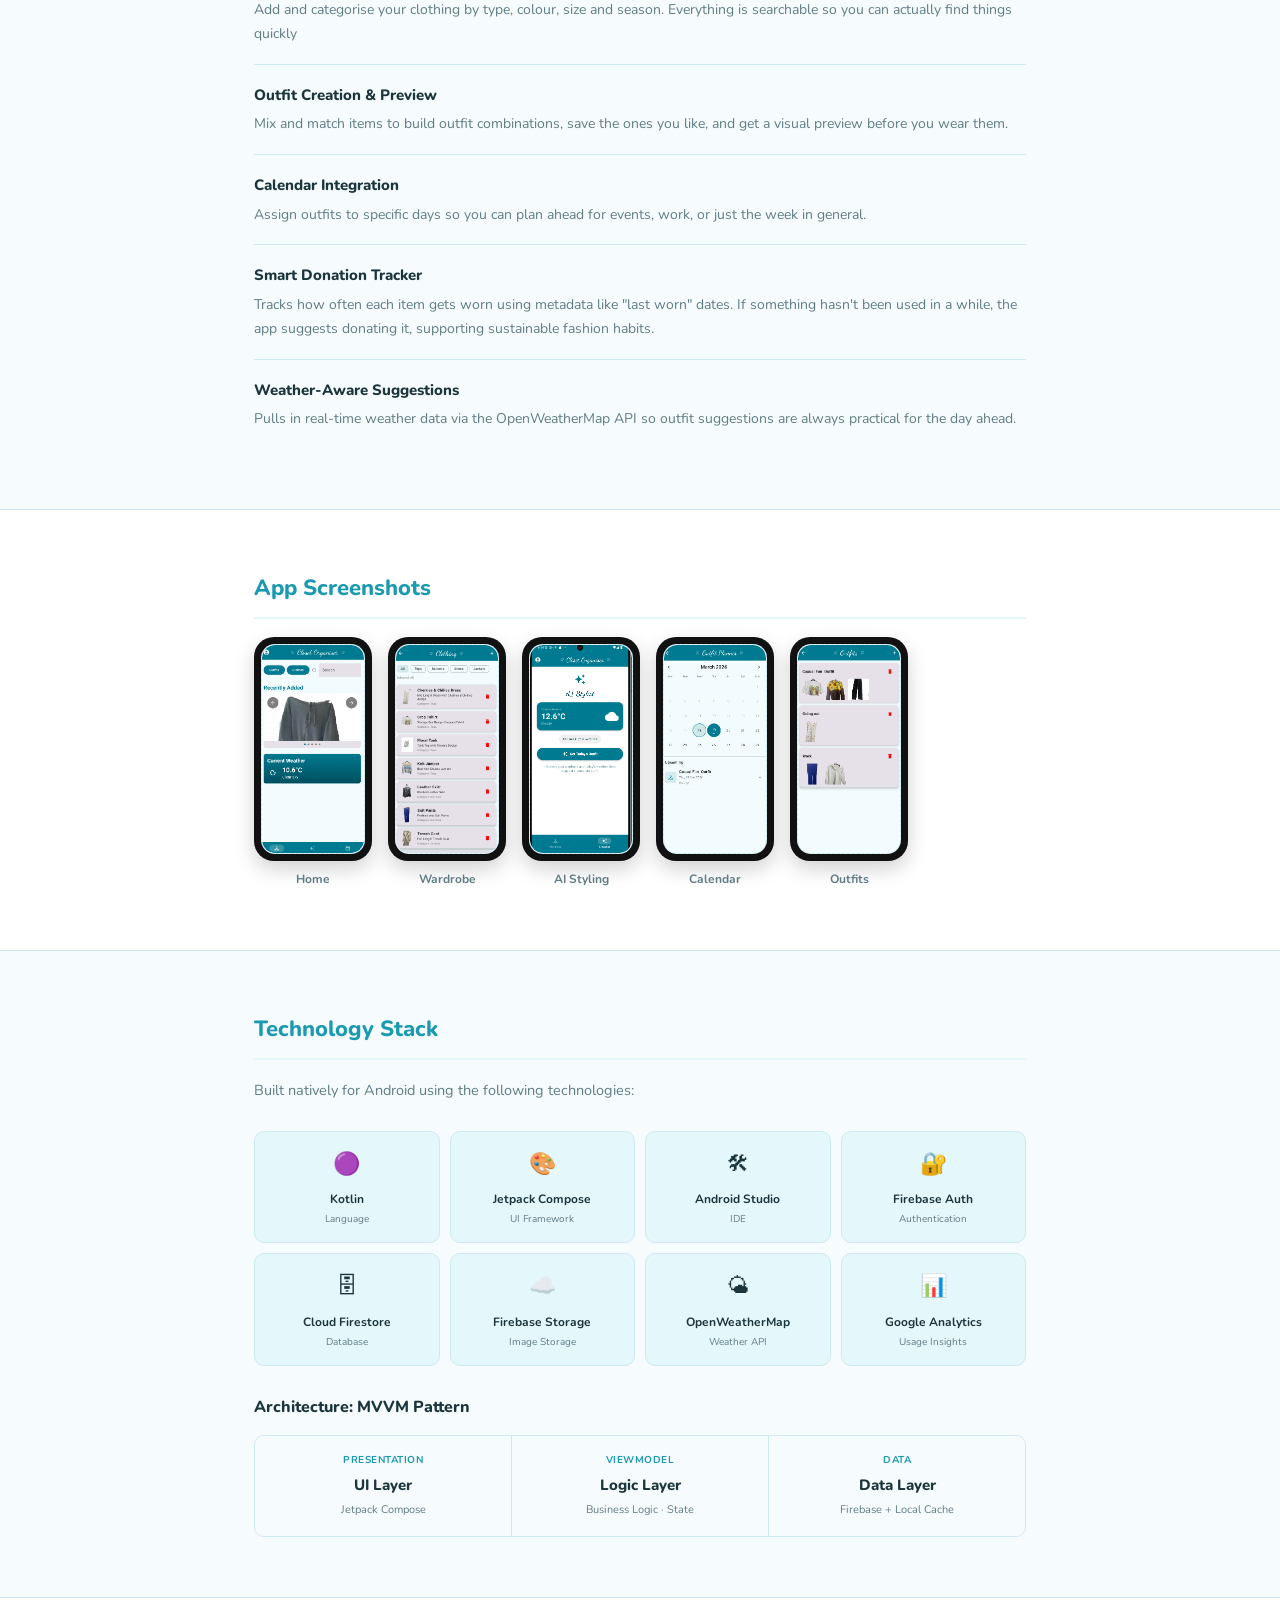
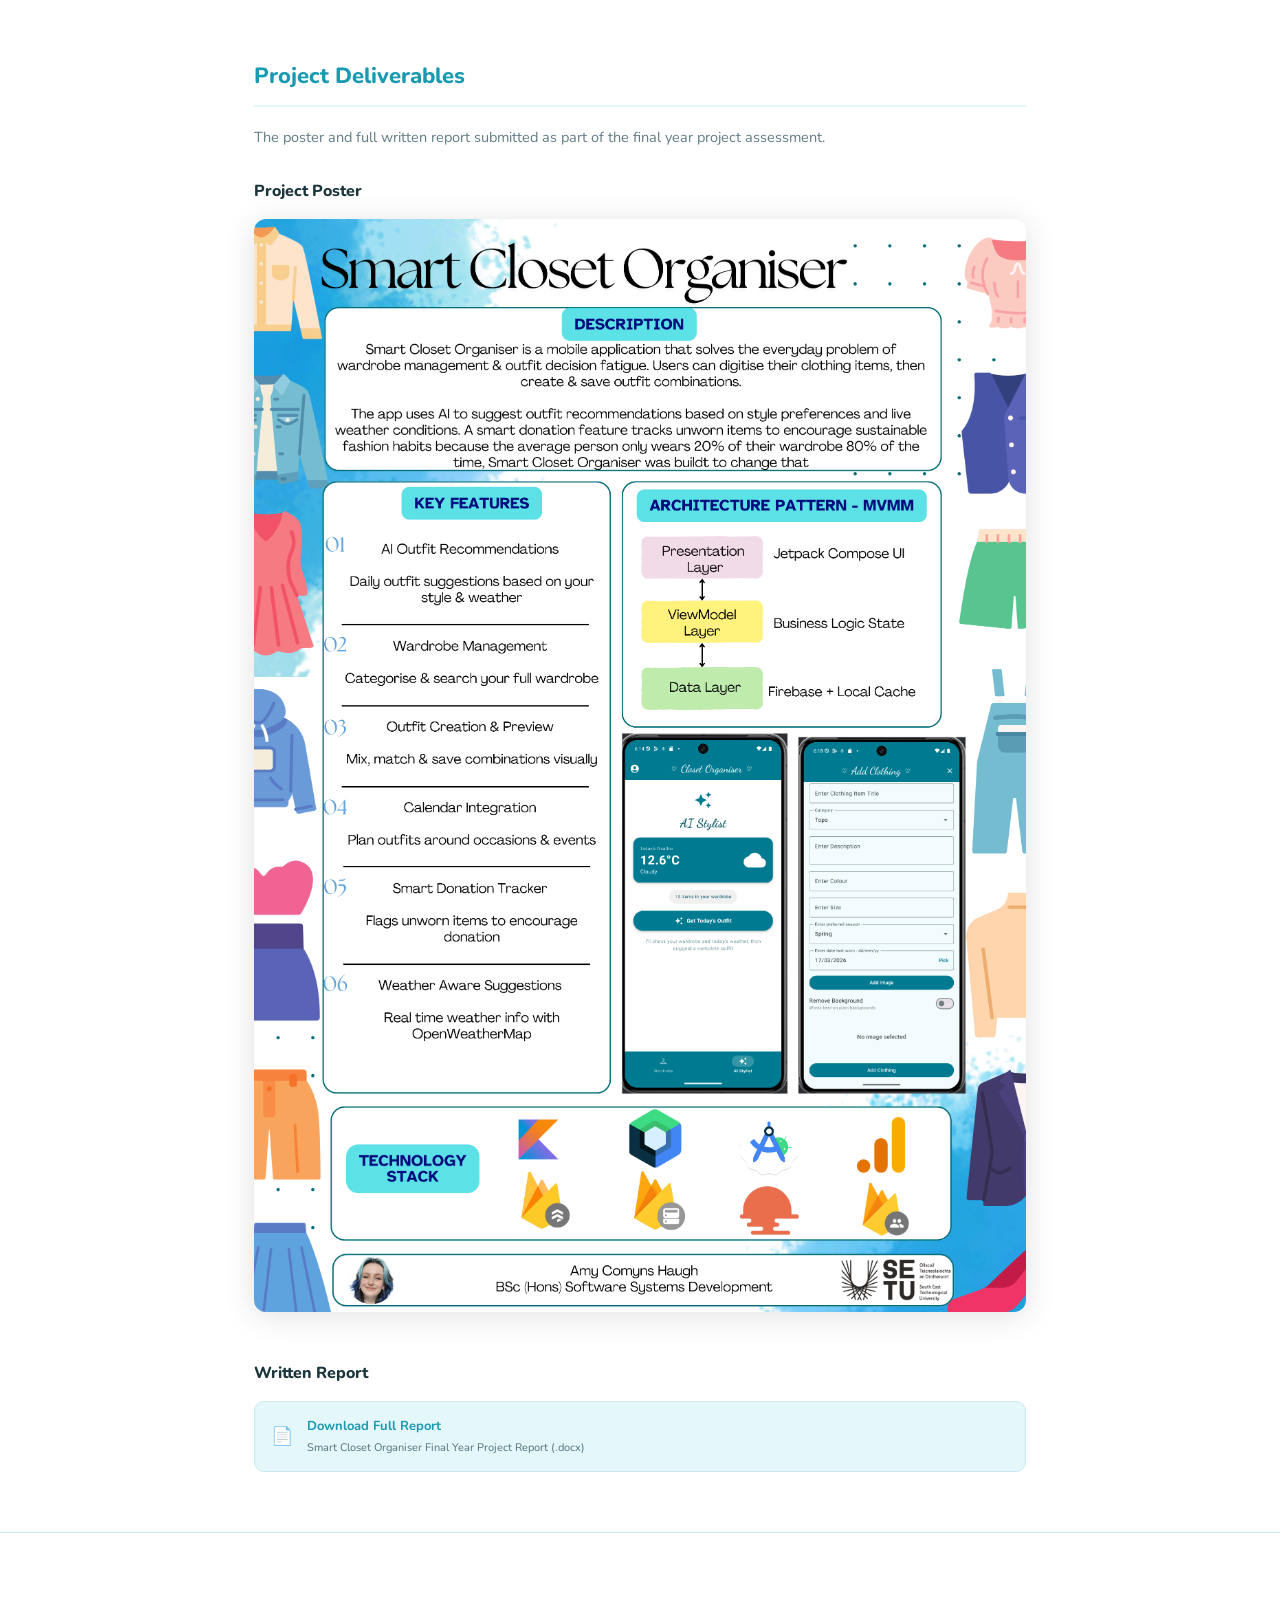
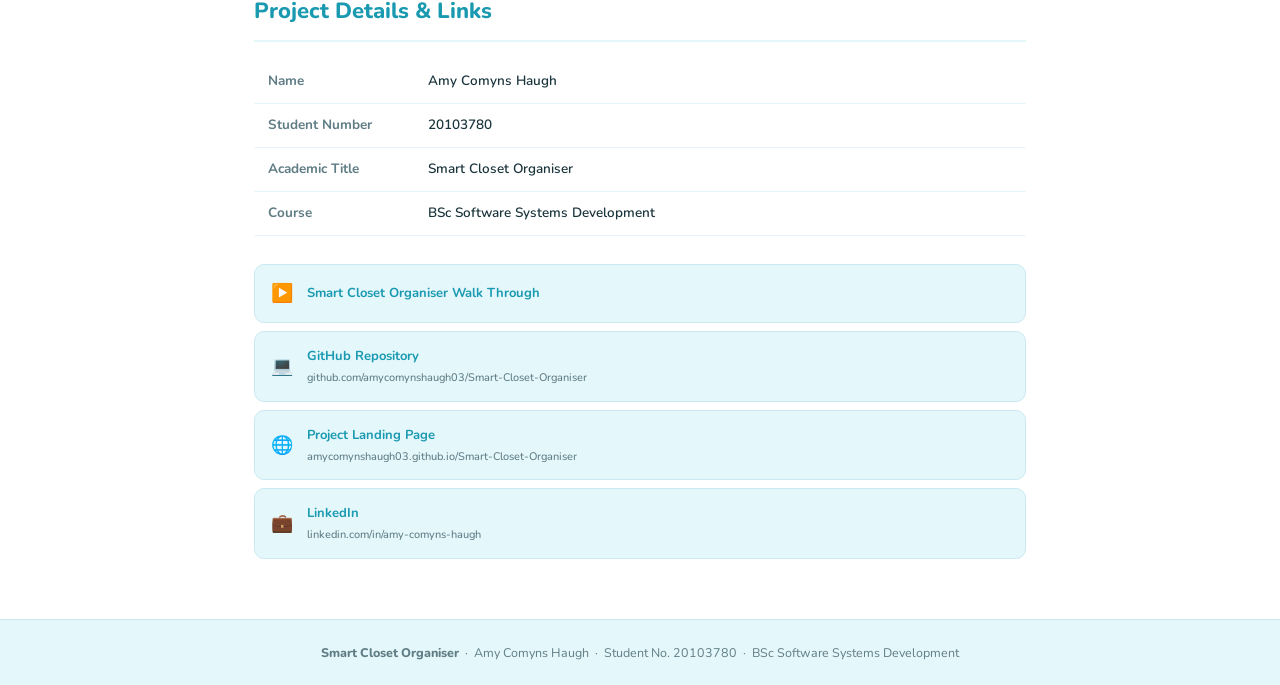
==== commit 5a2d7817: "Fix link text and filename for report download" ====
--- a/index.html
+++ b/index.html
@@ -275,11 +275,11 @@
     <h3 class="subsection__title" style="margin-top: 3rem;">Written Report</h3>
     <ul class="project-links">
       <li>
-        <a href="report.docx" download class="project-link">
+        <a href="Report.docx" download class="project-link">
           <span class="project-link__icon">📄</span>
           <div>
             <span class="project-link__name">Download Full Report</span>
-            <span class="project-link__url">Smart Closet Organiser — BSc Final Year Project Report (.docx)</span>
+            <span class="project-link__url">Smart Closet Organiser Final Year Project Report (.docx)</span>
           </div>
         </a>
       </li>
--- a/style.css
+++ b/style.css
@@ -391,6 +391,19 @@
   .arch__block:last-child { border-bottom: none; }
 }
 
+.deliverable-poster {
+  max-width: 860px;
+  margin: 0 auto;
+  border-radius: 12px;
+  overflow: hidden;
+  box-shadow: 0 4px 32px rgba(0,0,0,0.12);
+}
+
+.deliverable-poster img {
+  width: 100%;
+  display: block;
+}
+
 @media (max-width: 480px) {
   .stats { grid-template-columns: 1fr; }
   .screenshots__row { justify-content: center; }
